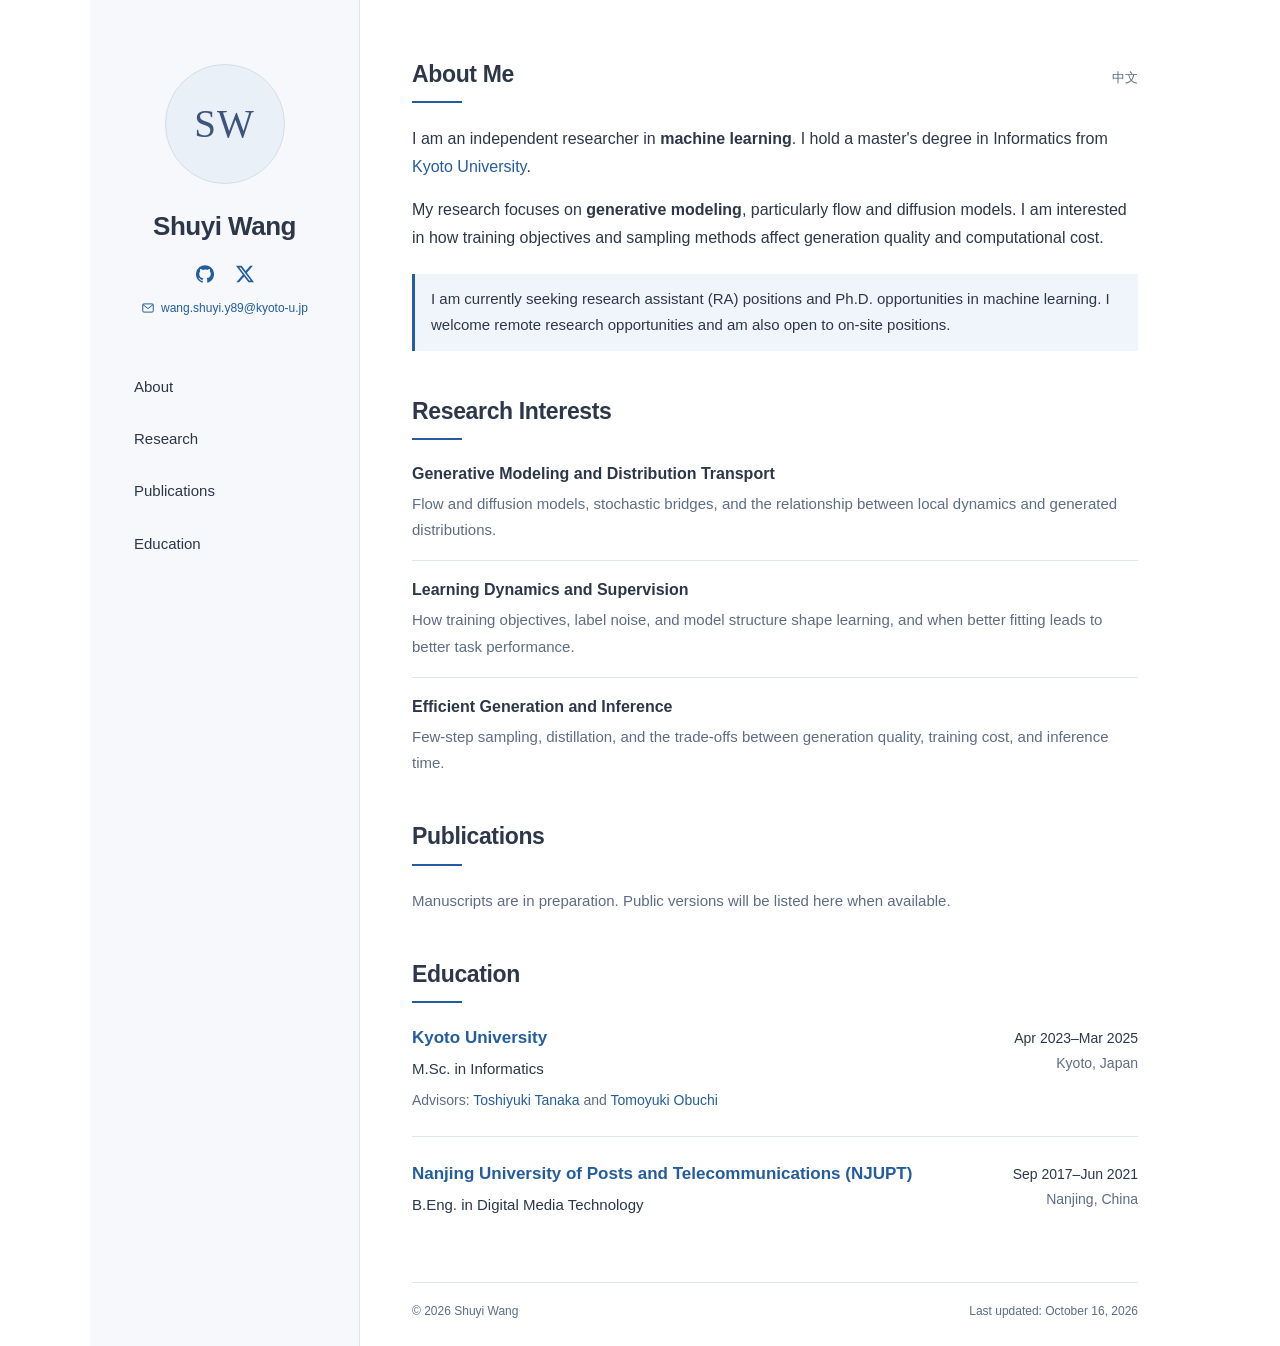
==== index.html @ d986edfd "Group contact links and move language switch" ====
<!doctype html>
<html lang="en">
<head>
  <meta charset="utf-8">
  <meta name="viewport" content="width=device-width, initial-scale=1">
  <meta name="description" content="Shuyi Wang is an independent machine learning researcher studying generative modeling, learning dynamics, and efficient inference. Current work focuses on finite-step generation and stochastic bridges.">
  <meta name="theme-color" content="#f6f8fb">
  <title>Shuyi Wang — Academic Homepage</title>
  <link rel="canonical" href="https://yomikoooo.github.io/">
  <link rel="alternate" hreflang="en" href="https://yomikoooo.github.io/">
  <link rel="alternate" hreflang="zh-Hans" href="https://yomikoooo.github.io/zh/">
  <link rel="alternate" hreflang="x-default" href="https://yomikoooo.github.io/">
  <link rel="icon" href="favicon.svg" type="image/svg+xml">
  <link rel="stylesheet" href="style.css">
</head>
<body>
  <a class="skip-link" href="#main">Skip to content</a>
  <div class="layout">
    <aside class="sidebar" aria-label="Profile and navigation">
      <div class="profile">
        <div class="monogram" aria-hidden="true">SW</div>
        <h1>Shuyi Wang</h1>
        <div class="profile-links">
          <a class="social-icon" href="https://github.com/Yomikoooo" aria-label="GitHub: Yomikoooo" title="GitHub: Yomikoooo">
            <svg viewBox="0 0 24 24" aria-hidden="true" focusable="false"><path d="M12 .297a12 12 0 0 0-3.793 23.385c.6.111.82-.258.82-.577v-2.234c-3.338.726-4.043-1.416-4.043-1.416-.546-1.387-1.333-1.756-1.333-1.756-1.09-.745.083-.729.083-.729 1.205.084 1.839 1.237 1.839 1.237 1.07 1.834 2.809 1.304 3.495.997.108-.775.418-1.305.762-1.605-2.665-.305-5.467-1.334-5.467-5.931 0-1.31.469-2.381 1.236-3.221-.124-.303-.536-1.524.117-3.176 0 0 1.008-.322 3.301 1.23A11.52 11.52 0 0 1 12 6.097c1.02.005 2.047.138 3.006.404 2.291-1.552 3.297-1.23 3.297-1.23.655 1.652.243 2.873.119 3.176.77.84 1.235 1.911 1.235 3.221 0 4.609-2.807 5.624-5.48 5.921.43.372.823 1.102.823 2.222v3.293c0 .319.216.694.825.576A12 12 0 0 0 12 .297Z"/></svg>
          </a>
          <a class="social-icon" href="https://x.com/yzr990220" aria-label="X: @yzr990220" title="@yzr990220">
            <svg viewBox="0 0 24 24" aria-hidden="true" focusable="false"><path d="M18.901 1.153h3.68l-8.04 9.19L24 22.846h-7.406l-5.8-7.584-6.64 7.584H.47l8.6-9.835L0 1.154h7.594l5.243 6.932Zm-1.29 19.49h2.039L6.487 3.24H4.3Z"/></svg>
          </a>
          <a class="contact-email" href="mailto:wang.shuyi.y89@kyoto-u.jp">
            <svg viewBox="0 0 24 24" aria-hidden="true" focusable="false"><rect x="3" y="5" width="18" height="14" rx="2"/><path d="m3 6 9 7 9-7"/></svg>
            <span>wang.shuyi.y89@kyoto-u.jp</span>
          </a>
        </div>
      </div>
      <nav aria-label="Main navigation">
        <a href="#about">About</a>
        <a href="#research">Research</a>
        <a href="#publications">Publications</a>
        <a href="#education">Education</a>
      </nav>
    </aside>

    <main id="main">
      <section id="about" aria-labelledby="about-title">
        <div class="section-header">
          <h2 id="about-title">About Me</h2>
          <a class="language-switch" href="zh/" lang="zh-Hans" hreflang="zh-Hans">中文</a>
        </div>
        <p>I am an independent researcher in <strong>machine learning</strong>. I hold a master's degree in Informatics from <a href="https://www.kyoto-u.ac.jp/en">Kyoto University</a>.</p>
        <p>My research focuses on <strong>generative modeling</strong>, particularly flow and diffusion models. I am interested in how training objectives and sampling methods affect generation quality and computational cost.</p>
        <p class="opportunities">I am currently seeking research assistant (RA) positions and Ph.D. opportunities in machine learning. I welcome remote research opportunities and am also open to on-site positions.</p>
      </section>

      <section id="research" aria-labelledby="research-title">
        <h2 id="research-title">Research Interests</h2>
        <div class="research-list">
          <article>
            <h3>Generative Modeling and Distribution Transport</h3>
            <p>Flow and diffusion models, stochastic bridges, and the relationship between local dynamics and generated distributions.</p>
          </article>
          <article>
            <h3>Learning Dynamics and Supervision</h3>
            <p>How training objectives, label noise, and model structure shape learning, and when better fitting leads to better task performance.</p>
          </article>
          <article>
            <h3>Efficient Generation and Inference</h3>
            <p>Few-step sampling, distillation, and the trade-offs between generation quality, training cost, and inference time.</p>
          </article>
        </div>
      </section>

      <section id="publications" aria-labelledby="publications-title">
        <h2 id="publications-title">Publications</h2>
        <p class="section-note">Manuscripts are in preparation. Public versions will be listed here when available.</p>
      </section>

      <section id="education" aria-labelledby="education-title">
        <h2 id="education-title">Education</h2>
        <div class="education-entry">
          <div>
            <h3><a href="https://www.kyoto-u.ac.jp/en">Kyoto University</a></h3>
            <p>M.Sc. in Informatics</p>
            <p class="advisors">Advisors: <a href="https://www-adsys.sys.i.kyoto-u.ac.jp/tt/Tanaka-e.html">Toshiyuki Tanaka</a> and <a href="https://kdb.iimc.kyoto-u.ac.jp/profile/en.bc76166c8b6e3497.html">Tomoyuki Obuchi</a></p>
          </div>
          <div class="education-meta">
            <span class="dates">Apr 2023–Mar 2025</span>
            <span class="location">Kyoto, Japan</span>
          </div>
        </div>
        <div class="education-entry">
          <div>
            <h3><a href="https://www.njupt.edu.cn/">Nanjing University of Posts and Telecommunications (NJUPT)</a></h3>
            <p>B.Eng. in Digital Media Technology</p>
          </div>
          <div class="education-meta">
            <span class="dates">Sep 2017–Jun 2021</span>
            <span class="location">Nanjing, China</span>
          </div>
        </div>
      </section>

      <footer>
        <span>© 2026 Shuyi Wang</span>
        <span>Last updated: <time datetime="2026-10-16">October 16, 2026</time></span>
      </footer>
    </main>
  </div>
</body>
</html>
---- style.css ----
:root {
  color-scheme: light;
  --text: #2c3749;
  --muted: #5d6d85;
  --blue: #235d9f;
  --border: #dfe6ef;
  --sidebar: #f6f8fb;
}
* { box-sizing: border-box; }
html { scroll-behavior: smooth; scroll-padding-top: 28px; }
body {
  margin: 0;
  background: #fff;
  color: var(--text);
  font-family: -apple-system, BlinkMacSystemFont, "Segoe UI", Roboto, "Helvetica Neue", Arial, sans-serif;
  font-size: 16px;
  line-height: 1.75;
  -webkit-font-smoothing: antialiased;
}
a { color: var(--blue); text-underline-offset: 4px; }
a:hover { text-decoration: underline; }
a:focus-visible { outline: 2px solid var(--blue); outline-offset: 5px; border-radius: 2px; }
.skip-link {
  position: fixed; top: -80px; left: 16px; z-index: 10;
  padding: 8px 16px; background: #fff; border: 2px solid var(--blue);
}
.skip-link:focus { top: 16px; }
.layout { display: grid; grid-template-columns: 270px minmax(0, 1fr); max-width: 1100px; min-height: 100vh; margin: 0 auto; }
.sidebar { background: var(--sidebar); border-right: 1px solid var(--border); padding: 64px 32px; }
.profile { text-align: center; }
.monogram {
  display: flex; align-items: center; justify-content: center;
  width: 120px; height: 120px; margin: 0 auto 26px;
  border: 1px solid #d3ddec; border-radius: 50%;
  background: #eaf0f8; color: #3b557b;
  font-family: Georgia, "Times New Roman", serif; font-size: 39px; letter-spacing: 1px;
}
h1 { margin: 0 0 9px; font-size: 26px; line-height: 1.3; letter-spacing: -.5px; }
.profile-links { display: flex; align-items: center; justify-content: center; flex-wrap: wrap; gap: 8px; margin-top: 14px; font-size: 14px; }
.profile-links a { text-decoration: none; }
.profile-links a:hover { text-decoration: underline; }
.profile-links .social-icon { display: inline-flex; align-items: center; justify-content: center; width: 32px; height: 32px; border-radius: 50%; }
.profile-links .social-icon:hover { background: #eaf0f8; }
.social-icon svg { width: 18px; height: 18px; fill: currentColor; }
.profile-links .contact-email { display: flex; align-items: center; justify-content: center; gap: 6px; flex-basis: 100%; min-width: 0; font-size: 12px; }
.contact-email svg { flex-shrink: 0; width: 14px; height: 14px; fill: none; stroke: currentColor; stroke-width: 1.7; }
.contact-email span { min-width: 0; overflow-wrap: anywhere; }
nav { display: flex; flex-direction: column; gap: 8px; margin-top: 46px; }
nav a { display: block; padding: 9px 12px; color: var(--text); font-size: 15px; text-decoration: none; border-radius: 5px; }
nav a:hover { background: #eaf0f8; color: var(--blue); text-decoration: none; }
main { min-width: 0; padding: 58px 52px 24px; }
.section-header { display: flex; align-items: baseline; justify-content: space-between; gap: 16px; }
.language-switch { flex-shrink: 0; font-size: 13px; color: var(--muted); }
section + section { margin-top: 44px; }
h2 { margin: 0 0 22px; font-size: 23px; line-height: 1.4; letter-spacing: -.35px; }
h2::after { content: ""; display: block; width: 50px; height: 2px; margin-top: 11px; background: var(--blue); }
p { margin: 0 0 15px; }
strong { font-weight: 600; }
.opportunities { margin-top: 22px; padding: 12px 16px; border-left: 3px solid var(--blue); background: #f0f5fb; font-size: 15px; }
main a { text-decoration: none; }
h3 { margin: 0 0 5px; font-size: 16px; font-weight: 600; line-height: 1.5; }
.research-list article { padding: 17px 0; border-bottom: 1px solid var(--border); }
.research-list article:first-child { padding-top: 0; }
.research-list article:last-child { padding-bottom: 0; border-bottom: 0; }
.research-list p { margin: 0; font-size: 15px; color: var(--muted); }
.section-note { font-size: 15px; color: var(--muted); }
.education-entry { display: flex; justify-content: space-between; align-items: baseline; gap: 18px; }
.education-entry + .education-entry { margin-top: 24px; padding-top: 24px; border-top: 1px solid var(--border); }
.education-entry h3 { font-size: 17px; }
.education-entry p { margin: 0; font-size: 15px; }
.education-entry .advisors { margin-top: 6px; font-size: 14px; color: var(--muted); }
.education-meta { display: flex; flex-direction: column; flex-shrink: 0; text-align: right; }
.dates { font-size: 14px; }
.location { flex-shrink: 0; color: var(--muted); font-size: 14px; }
footer { display: flex; flex-wrap: wrap; justify-content: space-between; gap: 8px 24px; margin-top: 64px; padding-top: 18px; border-top: 1px solid var(--border); font-size: 12px; color: var(--muted); }
@media (max-width: 800px) {
  .layout { grid-template-columns: 220px minmax(0, 1fr); }
  .sidebar { padding: 48px 20px; }
  main { padding: 46px 30px 24px; }
  h1 { font-size: 24px; }
  .education-entry { flex-direction: column; gap: 5px; }
  .education-meta { text-align: left; }
}
@media (max-width: 600px) {
  html { scroll-padding-top: 16px; }
  .layout { display: block; }
  .sidebar { padding: 32px 24px 19px; border-right: 0; border-bottom: 1px solid var(--border); }
  .monogram { width: 76px; height: 76px; margin-bottom: 15px; font-size: 28px; }
  h1 { font-size: 25px; }
  nav { flex-direction: row; flex-wrap: wrap; justify-content: center; gap: 8px; margin-top: 21px; }
  nav a { padding: 7px 12px; font-size: 14px; }
  main { padding: 32px 24px 20px; }
  h2 { font-size: 22px; }
  section + section { margin-top: 36px; }
  footer { margin-top: 44px; }
}
@media (prefers-reduced-motion: reduce) {
  html { scroll-behavior: auto; }
}
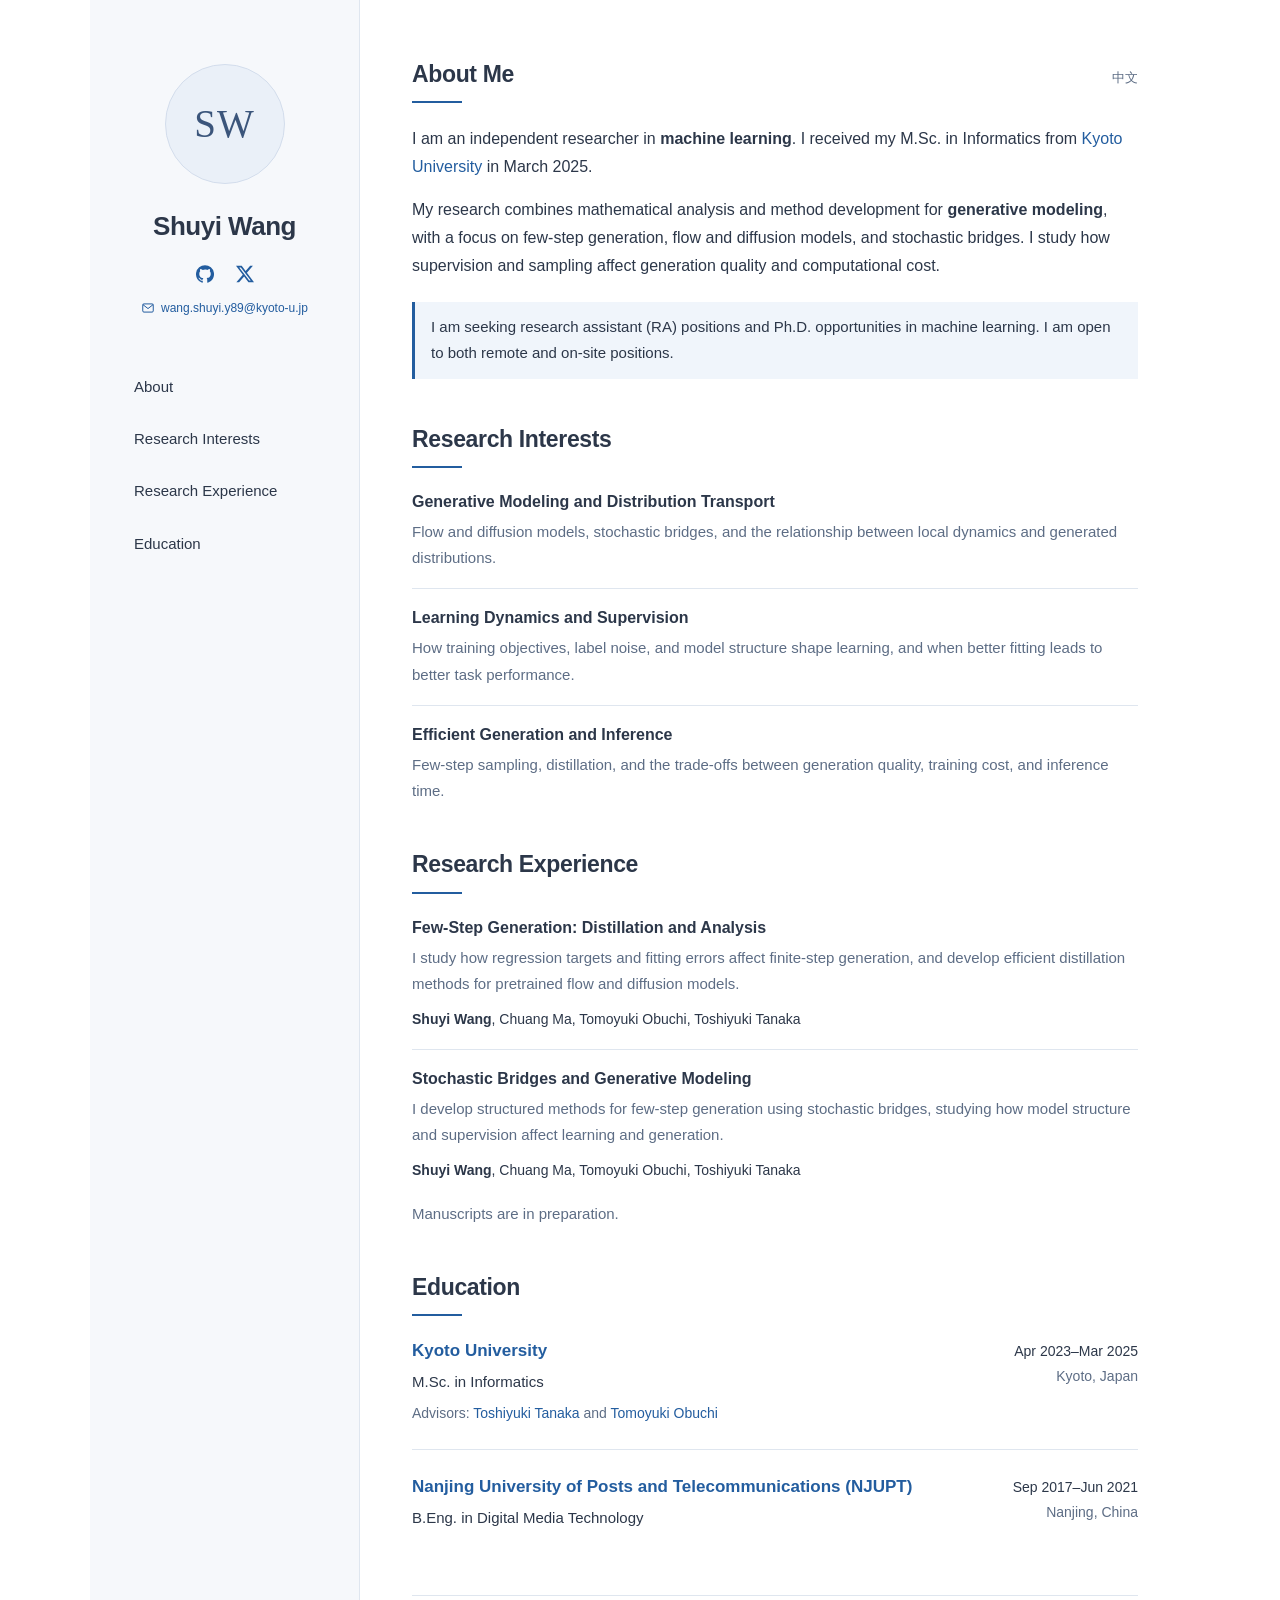
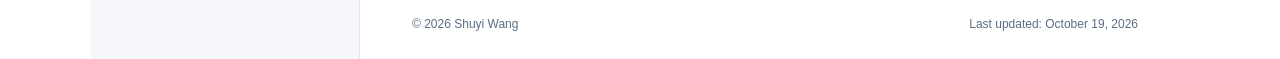
==== commit c3e992c8: "Update research experience and public homepage content" ====
--- a/index.html
+++ b/index.html
@@ -3,7 +3,7 @@
 <head>
   <meta charset="utf-8">
   <meta name="viewport" content="width=device-width, initial-scale=1">
-  <meta name="description" content="Shuyi Wang is an independent machine learning researcher studying generative modeling, learning dynamics, and efficient inference. Current work focuses on finite-step generation and stochastic bridges.">
+  <meta name="description" content="Shuyi Wang is an independent machine learning researcher and a Kyoto University M.Sc. graduate. Research interests include generative modeling, few-step generation, distillation, and stochastic bridges.">
   <meta name="theme-color" content="#f6f8fb">
   <title>Shuyi Wang — Academic Homepage</title>
   <link rel="canonical" href="https://yomikoooo.github.io/">
@@ -35,8 +35,8 @@
       </div>
       <nav aria-label="Main navigation">
         <a href="#about">About</a>
-        <a href="#research">Research</a>
-        <a href="#publications">Publications</a>
+        <a href="#research">Research Interests</a>
+        <a href="#experience">Research Experience</a>
         <a href="#education">Education</a>
       </nav>
     </aside>
@@ -47,9 +47,9 @@
           <h2 id="about-title">About Me</h2>
           <a class="language-switch" href="zh/" lang="zh-Hans" hreflang="zh-Hans">中文</a>
         </div>
-        <p>I am an independent researcher in <strong>machine learning</strong>. I hold a master's degree in Informatics from <a href="https://www.kyoto-u.ac.jp/en">Kyoto University</a>.</p>
-        <p>My research focuses on <strong>generative modeling</strong>, particularly flow and diffusion models. I am interested in how training objectives and sampling methods affect generation quality and computational cost.</p>
-        <p class="opportunities">I am currently seeking research assistant (RA) positions and Ph.D. opportunities in machine learning. I welcome remote research opportunities and am also open to on-site positions.</p>
+        <p>I am an independent researcher in <strong>machine learning</strong>. I received my M.Sc. in Informatics from <a href="https://www.kyoto-u.ac.jp/en">Kyoto University</a> in March 2025.</p>
+        <p>My research combines mathematical analysis and method development for <strong>generative modeling</strong>, with a focus on few-step generation, flow and diffusion models, and stochastic bridges. I study how supervision and sampling affect generation quality and computational cost.</p>
+        <p class="opportunities">I am seeking research assistant (RA) positions and Ph.D. opportunities in machine learning. I am open to both remote and on-site positions.</p>
       </section>
 
       <section id="research" aria-labelledby="research-title">
@@ -70,9 +70,21 @@
         </div>
       </section>
 
-      <section id="publications" aria-labelledby="publications-title">
-        <h2 id="publications-title">Publications</h2>
-        <p class="section-note">Manuscripts are in preparation. Public versions will be listed here when available.</p>
+      <section id="experience" aria-labelledby="experience-title">
+        <h2 id="experience-title">Research Experience</h2>
+        <div class="research-list">
+          <article>
+            <h3>Few-Step Generation: Distillation and Analysis</h3>
+            <p>I study how regression targets and fitting errors affect finite-step generation, and develop efficient distillation methods for pretrained flow and diffusion models.</p>
+            <p class="project-meta"><strong>Shuyi Wang</strong>, Chuang Ma, Tomoyuki Obuchi, Toshiyuki Tanaka</p>
+          </article>
+          <article>
+            <h3>Stochastic Bridges and Generative Modeling</h3>
+            <p>I develop structured methods for few-step generation using stochastic bridges, studying how model structure and supervision affect learning and generation.</p>
+            <p class="project-meta"><strong>Shuyi Wang</strong>, Chuang Ma, Tomoyuki Obuchi, Toshiyuki Tanaka</p>
+          </article>
+        </div>
+        <p class="section-note">Manuscripts are in preparation.</p>
       </section>
 
       <section id="education" aria-labelledby="education-title">
@@ -102,7 +114,7 @@
 
       <footer>
         <span>© 2026 Shuyi Wang</span>
-        <span>Last updated: <time datetime="2026-10-16">October 16, 2026</time></span>
+        <span>Last updated: <time datetime="2026-10-19">October 19, 2026</time></span>
       </footer>
     </main>
   </div>
--- a/style.css
+++ b/style.css
@@ -63,6 +63,8 @@
 .research-list article:first-child { padding-top: 0; }
 .research-list article:last-child { padding-bottom: 0; border-bottom: 0; }
 .research-list p { margin: 0; font-size: 15px; color: var(--muted); }
+.research-list .project-meta { margin-top: 10px; font-size: 14px; color: var(--text); }
+.research-list + .section-note { margin-top: 18px; }
 .section-note { font-size: 15px; color: var(--muted); }
 .education-entry { display: flex; justify-content: space-between; align-items: baseline; gap: 18px; }
 .education-entry + .education-entry { margin-top: 24px; padding-top: 24px; border-top: 1px solid var(--border); }
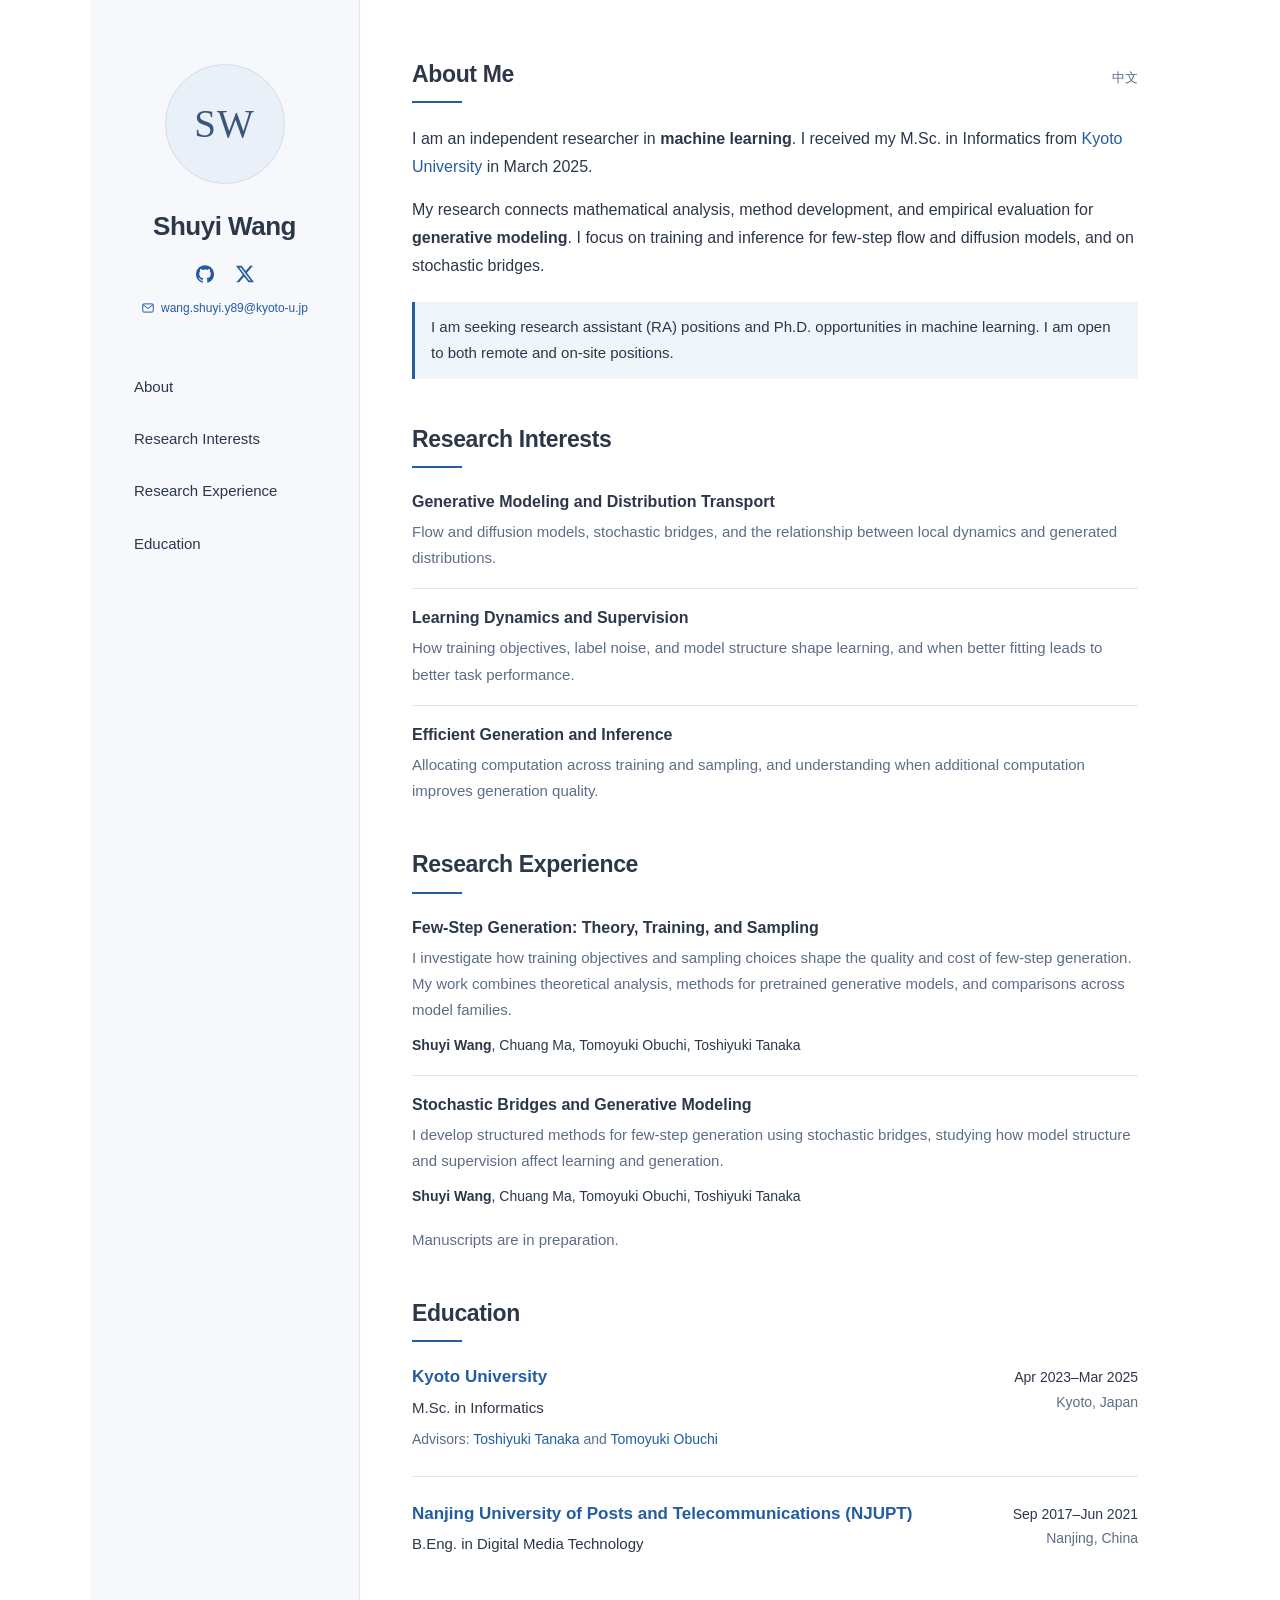
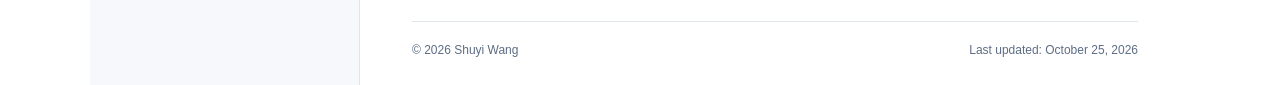
==== commit 49a4e009: "Update research overview for training and sampling" ====
--- a/index.html
+++ b/index.html
@@ -3,7 +3,7 @@
 <head>
   <meta charset="utf-8">
   <meta name="viewport" content="width=device-width, initial-scale=1">
-  <meta name="description" content="Shuyi Wang is an independent machine learning researcher and a Kyoto University M.Sc. graduate. Research interests include generative modeling, few-step generation, distillation, and stochastic bridges.">
+  <meta name="description" content="Shuyi Wang is an independent machine learning researcher and a Kyoto University M.Sc. graduate, studying generative modeling, efficient training and inference, and stochastic bridges.">
   <meta name="theme-color" content="#f6f8fb">
   <title>Shuyi Wang — Academic Homepage</title>
   <link rel="canonical" href="https://yomikoooo.github.io/">
@@ -48,7 +48,7 @@
           <a class="language-switch" href="zh/" lang="zh-Hans" hreflang="zh-Hans">中文</a>
         </div>
         <p>I am an independent researcher in <strong>machine learning</strong>. I received my M.Sc. in Informatics from <a href="https://www.kyoto-u.ac.jp/en">Kyoto University</a> in March 2025.</p>
-        <p>My research combines mathematical analysis and method development for <strong>generative modeling</strong>, with a focus on few-step generation, flow and diffusion models, and stochastic bridges. I study how supervision and sampling affect generation quality and computational cost.</p>
+        <p>My research connects mathematical analysis, method development, and empirical evaluation for <strong>generative modeling</strong>. I focus on training and inference for few-step flow and diffusion models, and on stochastic bridges.</p>
         <p class="opportunities">I am seeking research assistant (RA) positions and Ph.D. opportunities in machine learning. I am open to both remote and on-site positions.</p>
       </section>
 
@@ -65,7 +65,7 @@
           </article>
           <article>
             <h3>Efficient Generation and Inference</h3>
-            <p>Few-step sampling, distillation, and the trade-offs between generation quality, training cost, and inference time.</p>
+            <p>Allocating computation across training and sampling, and understanding when additional computation improves generation quality.</p>
           </article>
         </div>
       </section>
@@ -74,8 +74,8 @@
         <h2 id="experience-title">Research Experience</h2>
         <div class="research-list">
           <article>
-            <h3>Few-Step Generation: Distillation and Analysis</h3>
-            <p>I study how regression targets and fitting errors affect finite-step generation, and develop efficient distillation methods for pretrained flow and diffusion models.</p>
+            <h3>Few-Step Generation: Theory, Training, and Sampling</h3>
+            <p>I investigate how training objectives and sampling choices shape the quality and cost of few-step generation. My work combines theoretical analysis, methods for pretrained generative models, and comparisons across model families.</p>
             <p class="project-meta"><strong>Shuyi Wang</strong>, Chuang Ma, Tomoyuki Obuchi, Toshiyuki Tanaka</p>
           </article>
           <article>
@@ -114,7 +114,7 @@
 
       <footer>
         <span>© 2026 Shuyi Wang</span>
-        <span>Last updated: <time datetime="2026-10-19">October 19, 2026</time></span>
+        <span>Last updated: <time datetime="2026-10-25">October 25, 2026</time></span>
       </footer>
     </main>
   </div>
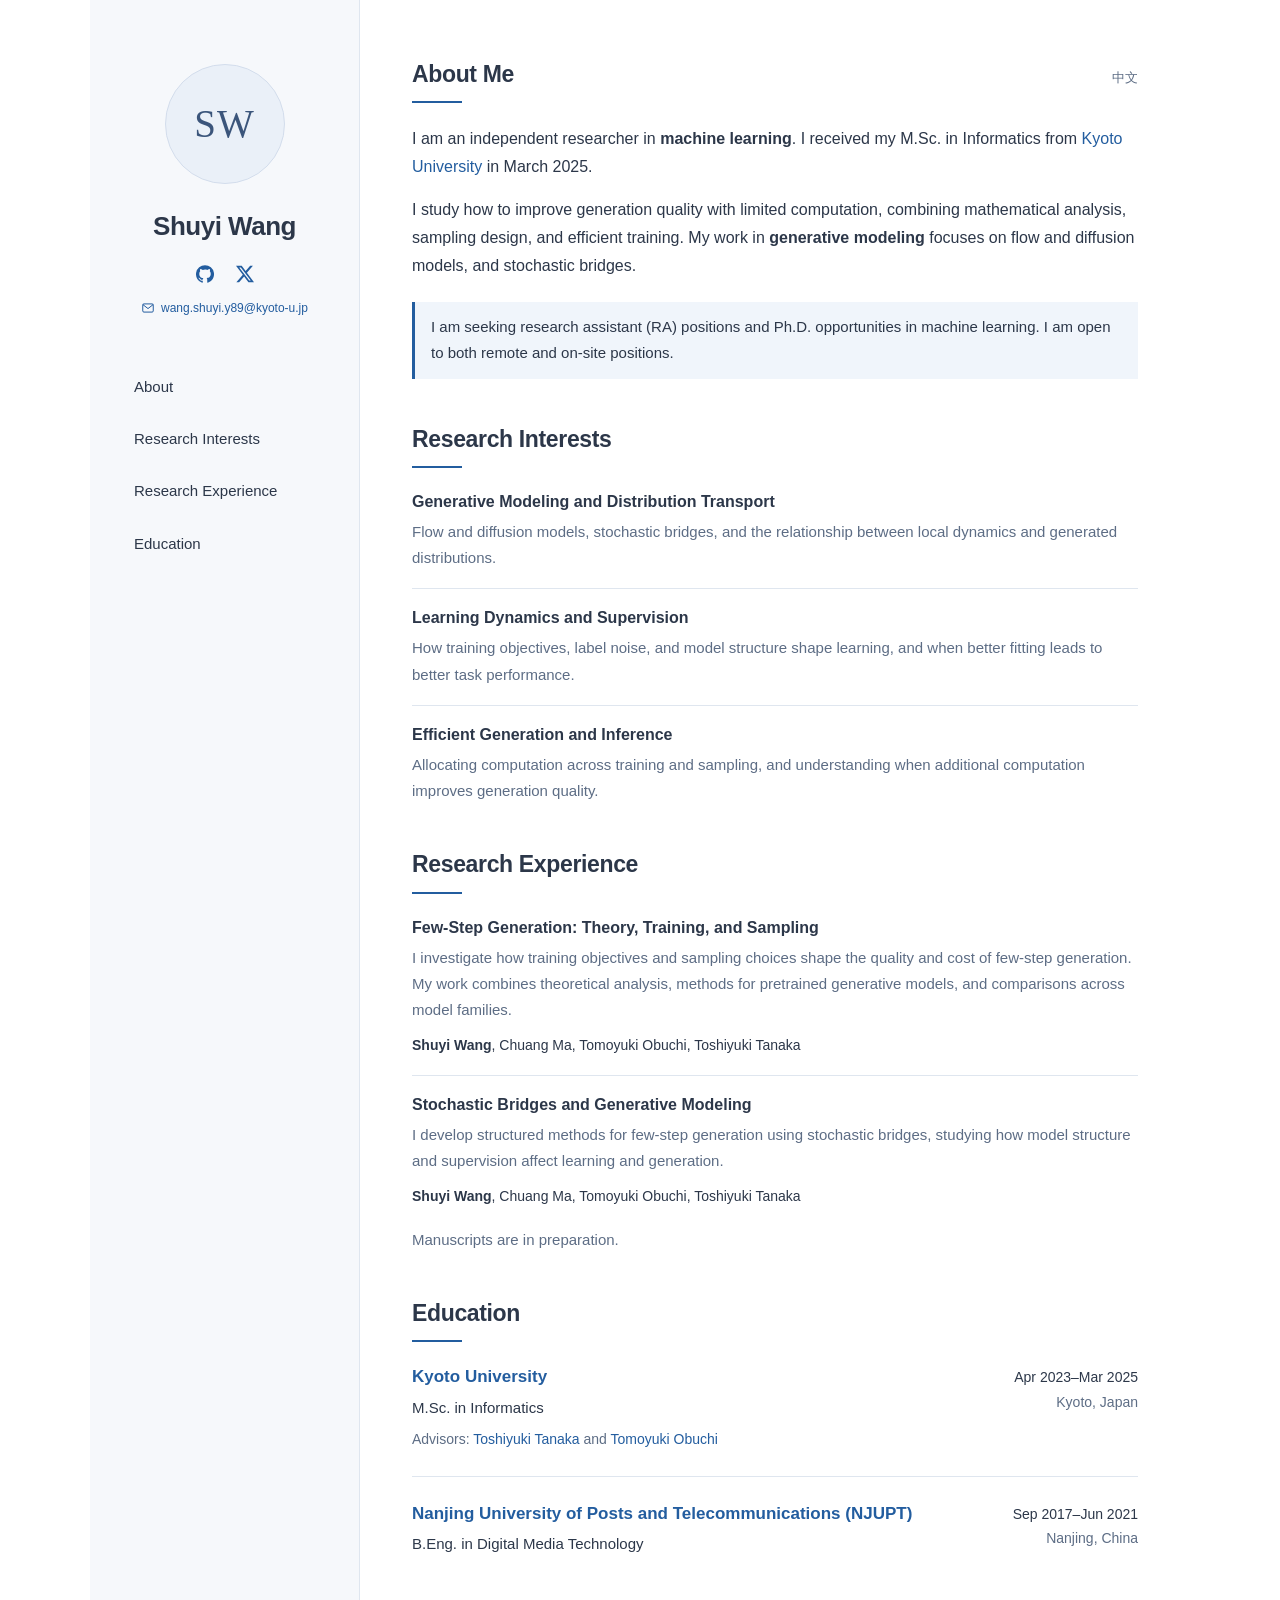
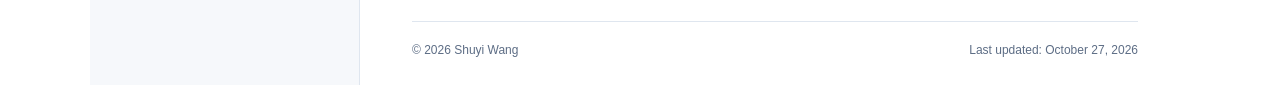
==== commit e4a873e8: "Refine research focus on generation quality and computation" ====
--- a/index.html
+++ b/index.html
@@ -48,7 +48,7 @@
           <a class="language-switch" href="zh/" lang="zh-Hans" hreflang="zh-Hans">中文</a>
         </div>
         <p>I am an independent researcher in <strong>machine learning</strong>. I received my M.Sc. in Informatics from <a href="https://www.kyoto-u.ac.jp/en">Kyoto University</a> in March 2025.</p>
-        <p>My research connects mathematical analysis, method development, and empirical evaluation for <strong>generative modeling</strong>. I focus on training and inference for few-step flow and diffusion models, and on stochastic bridges.</p>
+        <p>I study how to improve generation quality with limited computation, combining mathematical analysis, sampling design, and efficient training. My work in <strong>generative modeling</strong> focuses on flow and diffusion models, and stochastic bridges.</p>
         <p class="opportunities">I am seeking research assistant (RA) positions and Ph.D. opportunities in machine learning. I am open to both remote and on-site positions.</p>
       </section>
 
@@ -114,7 +114,7 @@
 
       <footer>
         <span>© 2026 Shuyi Wang</span>
-        <span>Last updated: <time datetime="2026-10-25">October 25, 2026</time></span>
+        <span>Last updated: <time datetime="2026-10-27">October 27, 2026</time></span>
       </footer>
     </main>
   </div>
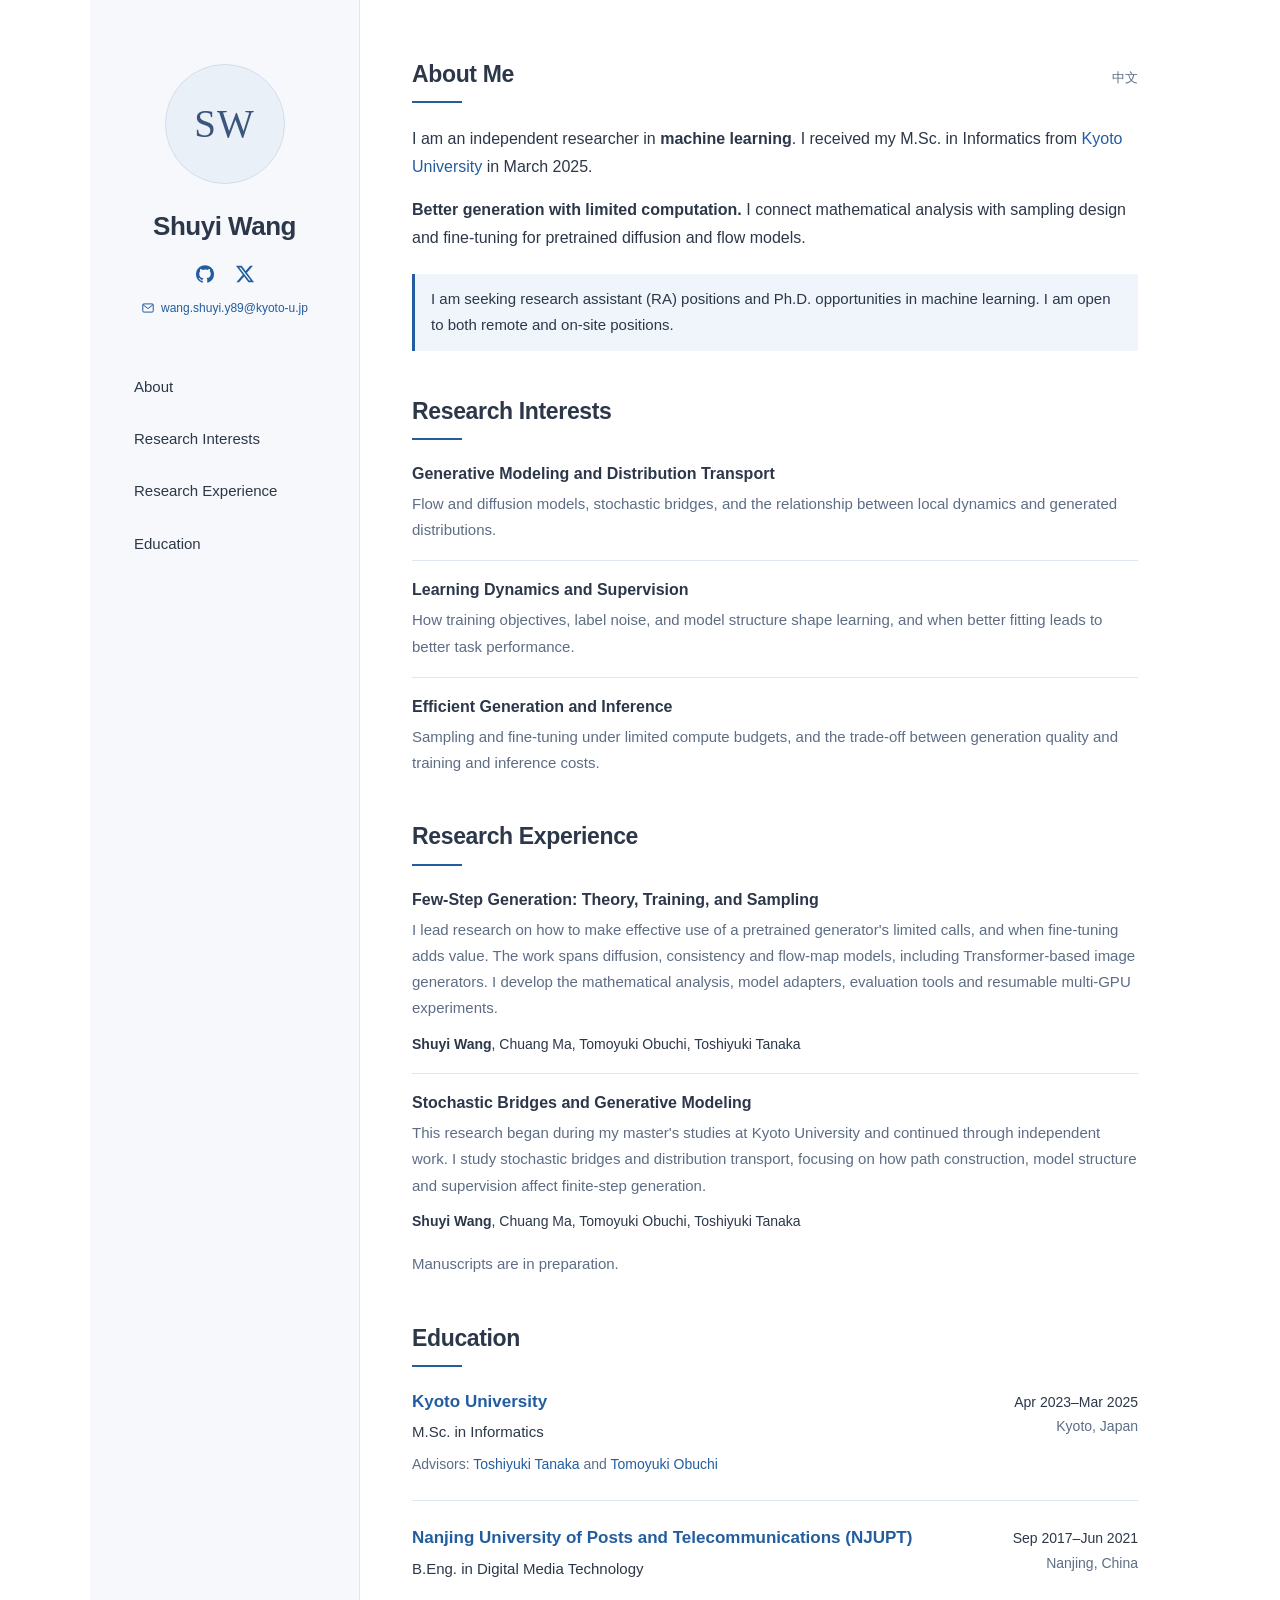
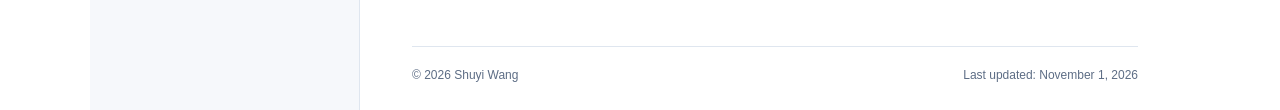
==== commit a194dcb7: "Update bilingual research overview and experience" ====
--- a/index.html
+++ b/index.html
@@ -3,7 +3,7 @@
 <head>
   <meta charset="utf-8">
   <meta name="viewport" content="width=device-width, initial-scale=1">
-  <meta name="description" content="Shuyi Wang is an independent machine learning researcher and a Kyoto University M.Sc. graduate, studying generative modeling, efficient training and inference, and stochastic bridges.">
+  <meta name="description" content="Shuyi Wang is an independent machine learning researcher and a Kyoto University M.Sc. graduate, studying generation quality under limited computation through mathematical analysis, sampling and fine-tuning.">
   <meta name="theme-color" content="#f6f8fb">
   <title>Shuyi Wang — Academic Homepage</title>
   <link rel="canonical" href="https://yomikoooo.github.io/">
@@ -48,7 +48,7 @@
           <a class="language-switch" href="zh/" lang="zh-Hans" hreflang="zh-Hans">中文</a>
         </div>
         <p>I am an independent researcher in <strong>machine learning</strong>. I received my M.Sc. in Informatics from <a href="https://www.kyoto-u.ac.jp/en">Kyoto University</a> in March 2025.</p>
-        <p>I study how to improve generation quality with limited computation, combining mathematical analysis, sampling design, and efficient training. My work in <strong>generative modeling</strong> focuses on flow and diffusion models, and stochastic bridges.</p>
+        <p><strong>Better generation with limited computation.</strong> I connect mathematical analysis with sampling design and fine-tuning for pretrained diffusion and flow models.</p>
         <p class="opportunities">I am seeking research assistant (RA) positions and Ph.D. opportunities in machine learning. I am open to both remote and on-site positions.</p>
       </section>
 
@@ -65,7 +65,7 @@
           </article>
           <article>
             <h3>Efficient Generation and Inference</h3>
-            <p>Allocating computation across training and sampling, and understanding when additional computation improves generation quality.</p>
+            <p>Sampling and fine-tuning under limited compute budgets, and the trade-off between generation quality and training and inference costs.</p>
           </article>
         </div>
       </section>
@@ -75,12 +75,12 @@
         <div class="research-list">
           <article>
             <h3>Few-Step Generation: Theory, Training, and Sampling</h3>
-            <p>I investigate how training objectives and sampling choices shape the quality and cost of few-step generation. My work combines theoretical analysis, methods for pretrained generative models, and comparisons across model families.</p>
+            <p>I lead research on how to make effective use of a pretrained generator's limited calls, and when fine-tuning adds value. The work spans diffusion, consistency and flow-map models, including Transformer-based image generators. I develop the mathematical analysis, model adapters, evaluation tools and resumable multi-GPU experiments.</p>
             <p class="project-meta"><strong>Shuyi Wang</strong>, Chuang Ma, Tomoyuki Obuchi, Toshiyuki Tanaka</p>
           </article>
           <article>
             <h3>Stochastic Bridges and Generative Modeling</h3>
-            <p>I develop structured methods for few-step generation using stochastic bridges, studying how model structure and supervision affect learning and generation.</p>
+            <p>This research began during my master's studies at Kyoto University and continued through independent work. I study stochastic bridges and distribution transport, focusing on how path construction, model structure and supervision affect finite-step generation.</p>
             <p class="project-meta"><strong>Shuyi Wang</strong>, Chuang Ma, Tomoyuki Obuchi, Toshiyuki Tanaka</p>
           </article>
         </div>
@@ -114,7 +114,7 @@
 
       <footer>
         <span>© 2026 Shuyi Wang</span>
-        <span>Last updated: <time datetime="2026-10-27">October 27, 2026</time></span>
+        <span>Last updated: <time datetime="2026-11-01">November 1, 2026</time></span>
       </footer>
     </main>
   </div>
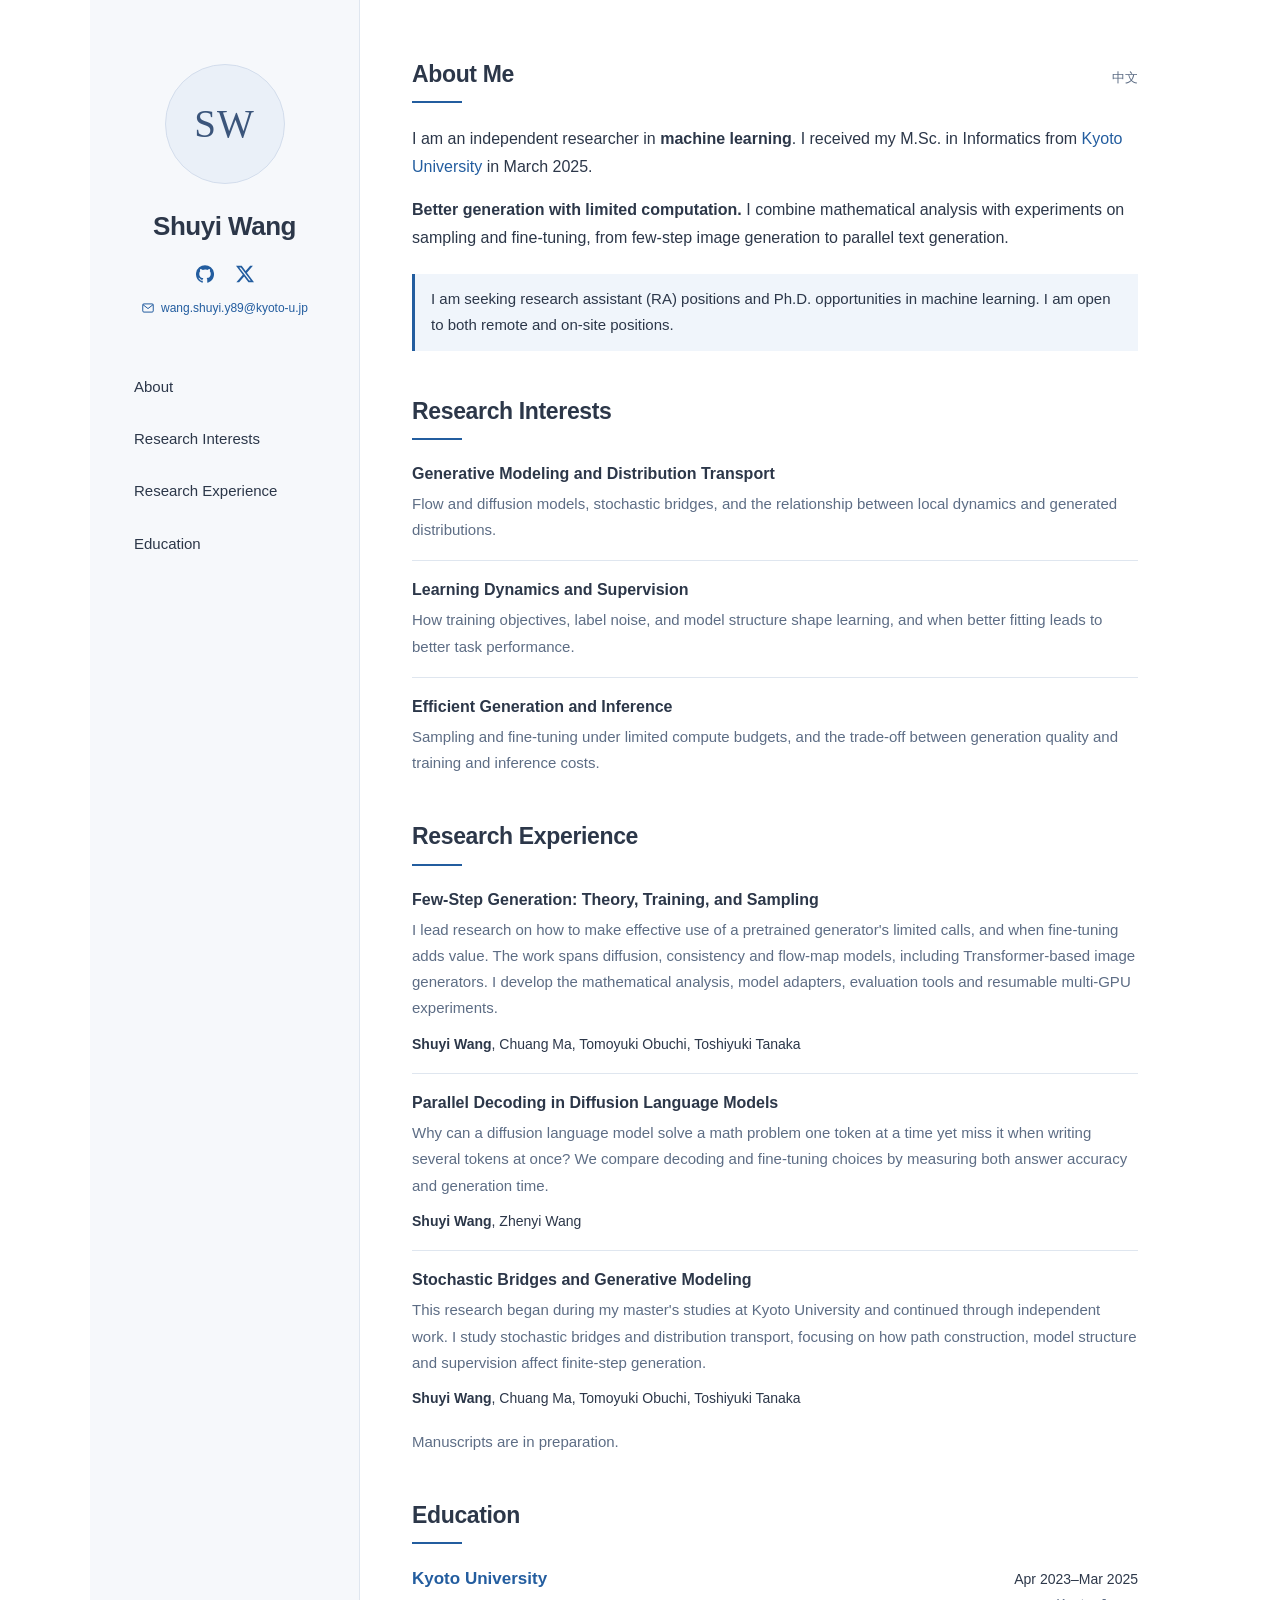
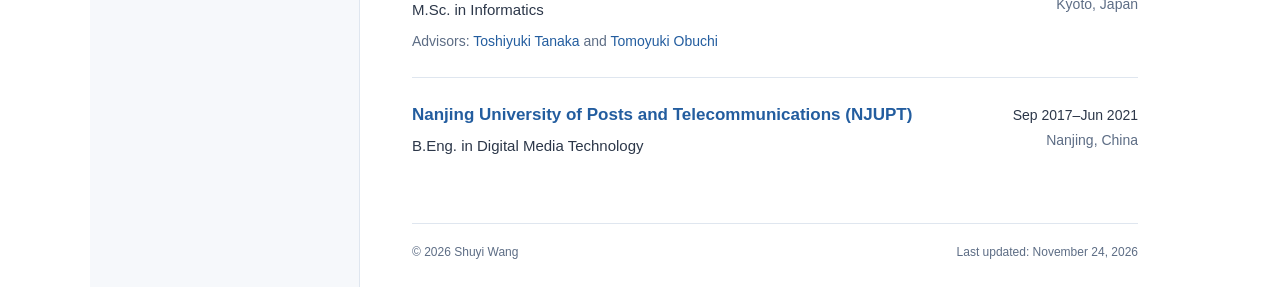
==== commit 01e6d9ba: "Add joint research on parallel decoding to the academic homepage" ====
--- a/index.html
+++ b/index.html
@@ -3,7 +3,7 @@
 <head>
   <meta charset="utf-8">
   <meta name="viewport" content="width=device-width, initial-scale=1">
-  <meta name="description" content="Shuyi Wang is an independent machine learning researcher and a Kyoto University M.Sc. graduate, studying generation quality under limited computation through mathematical analysis, sampling and fine-tuning.">
+  <meta name="description" content="Shuyi Wang studies few-step image generation and parallel decoding in diffusion language models. Independent machine learning researcher with an M.Sc. from Kyoto University.">
   <meta name="theme-color" content="#f6f8fb">
   <title>Shuyi Wang — Academic Homepage</title>
   <link rel="canonical" href="https://yomikoooo.github.io/">
@@ -48,7 +48,7 @@
           <a class="language-switch" href="zh/" lang="zh-Hans" hreflang="zh-Hans">中文</a>
         </div>
         <p>I am an independent researcher in <strong>machine learning</strong>. I received my M.Sc. in Informatics from <a href="https://www.kyoto-u.ac.jp/en">Kyoto University</a> in March 2025.</p>
-        <p><strong>Better generation with limited computation.</strong> I connect mathematical analysis with sampling design and fine-tuning for pretrained diffusion and flow models.</p>
+        <p><strong>Better generation with limited computation.</strong> I combine mathematical analysis with experiments on sampling and fine-tuning, from few-step image generation to parallel text generation.</p>
         <p class="opportunities">I am seeking research assistant (RA) positions and Ph.D. opportunities in machine learning. I am open to both remote and on-site positions.</p>
       </section>
 
@@ -77,6 +77,11 @@
             <h3>Few-Step Generation: Theory, Training, and Sampling</h3>
             <p>I lead research on how to make effective use of a pretrained generator's limited calls, and when fine-tuning adds value. The work spans diffusion, consistency and flow-map models, including Transformer-based image generators. I develop the mathematical analysis, model adapters, evaluation tools and resumable multi-GPU experiments.</p>
             <p class="project-meta"><strong>Shuyi Wang</strong>, Chuang Ma, Tomoyuki Obuchi, Toshiyuki Tanaka</p>
+          </article>
+          <article>
+            <h3>Parallel Decoding in Diffusion Language Models</h3>
+            <p>Why can a diffusion language model solve a math problem one token at a time yet miss it when writing several tokens at once? We compare decoding and fine-tuning choices by measuring both answer accuracy and generation time.</p>
+            <p class="project-meta"><strong>Shuyi Wang</strong>, Zhenyi Wang</p>
           </article>
           <article>
             <h3>Stochastic Bridges and Generative Modeling</h3>
@@ -114,7 +119,7 @@
 
       <footer>
         <span>© 2026 Shuyi Wang</span>
-        <span>Last updated: <time datetime="2026-11-01">November 1, 2026</time></span>
+        <span>Last updated: <time datetime="2026-11-24">November 24, 2026</time></span>
       </footer>
     </main>
   </div>
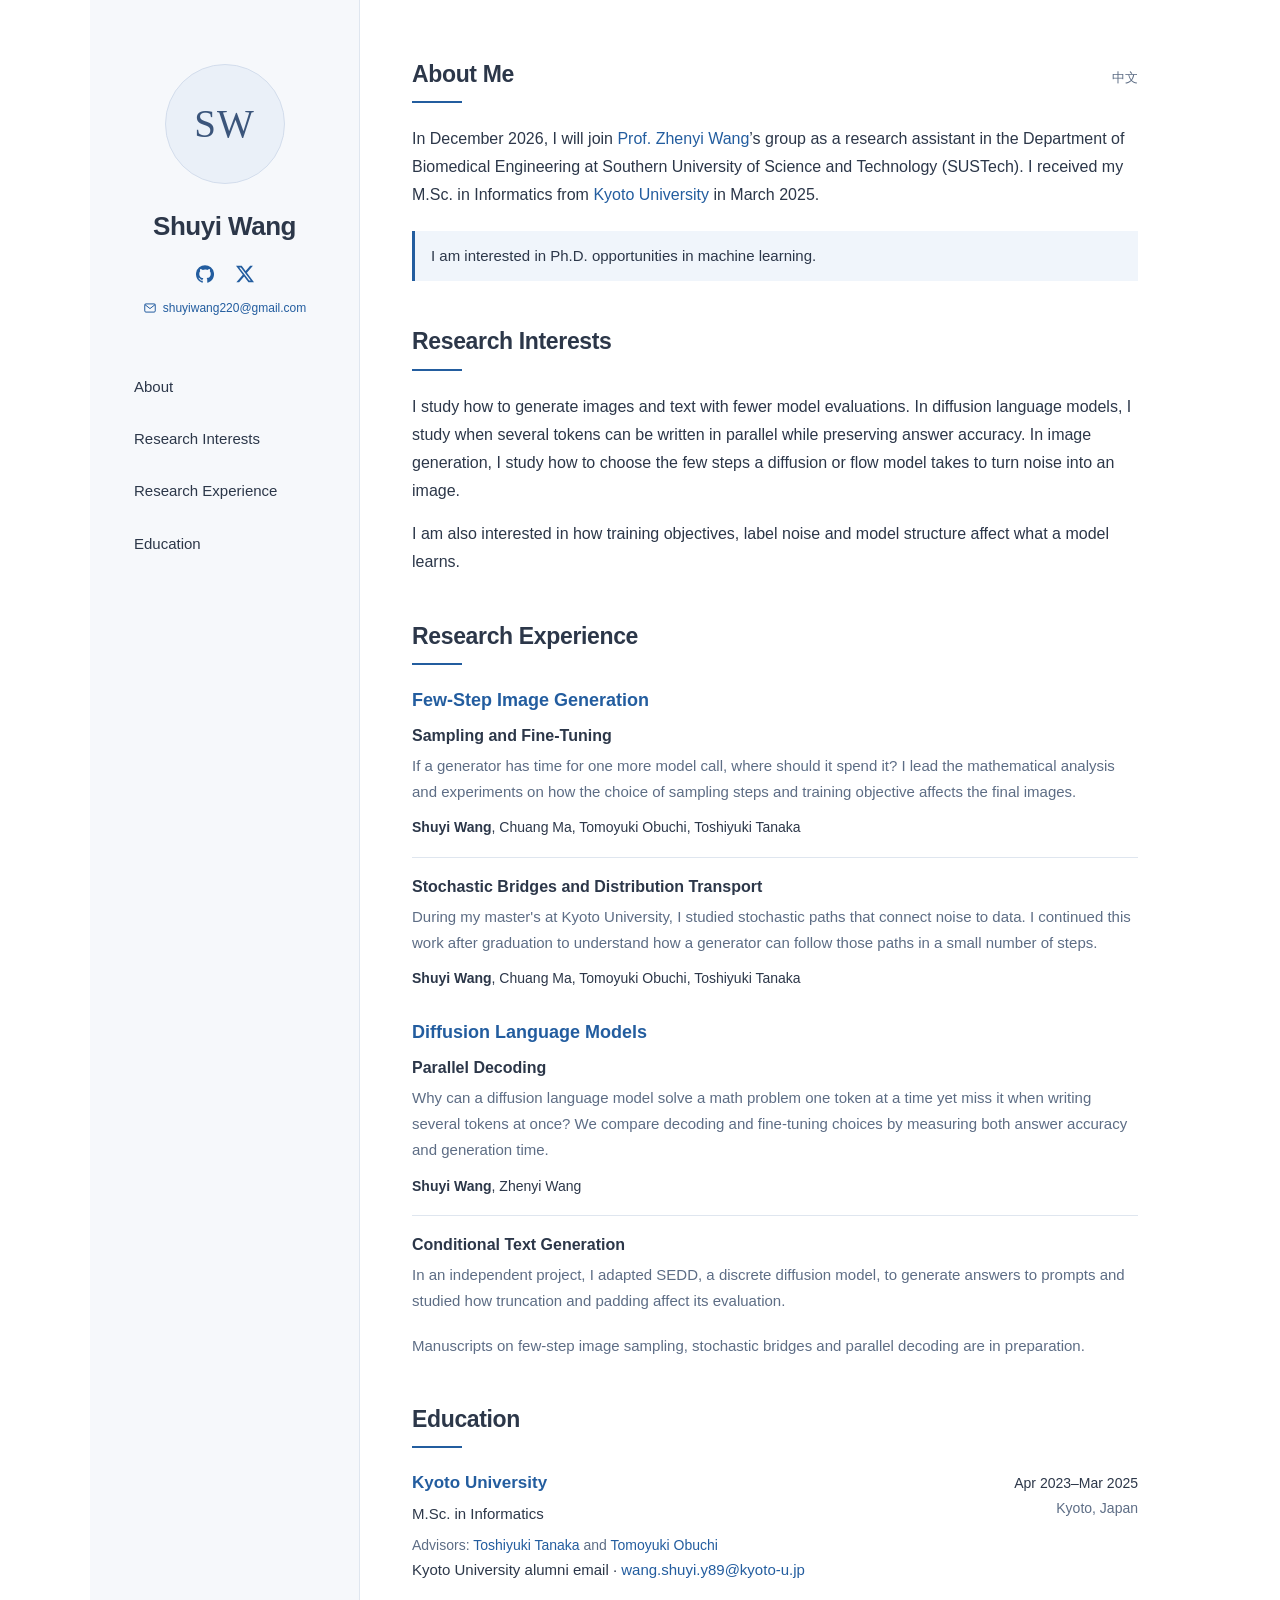
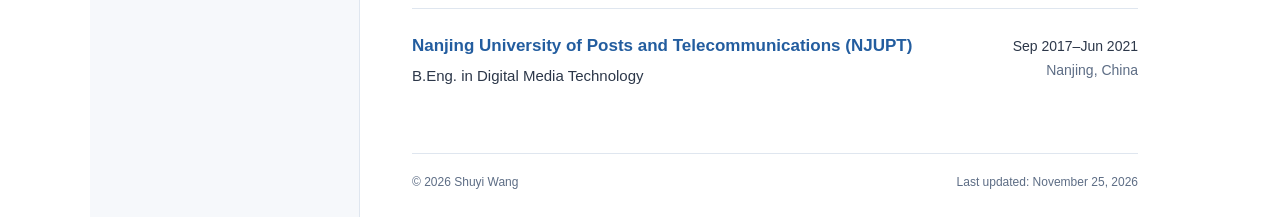
==== commit aece5540: "Add incoming SUSTech appointment and organize research by field" ====
--- a/index.html
+++ b/index.html
@@ -3,7 +3,7 @@
 <head>
   <meta charset="utf-8">
   <meta name="viewport" content="width=device-width, initial-scale=1">
-  <meta name="description" content="Shuyi Wang studies few-step image generation and parallel decoding in diffusion language models. Independent machine learning researcher with an M.Sc. from Kyoto University.">
+  <meta name="description" content="Shuyi Wang studies diffusion language models, parallel decoding, and few-step image generation. Incoming research assistant at SUSTech, starting December 2026.">
   <meta name="theme-color" content="#f6f8fb">
   <title>Shuyi Wang — Academic Homepage</title>
   <link rel="canonical" href="https://yomikoooo.github.io/">
@@ -27,9 +27,9 @@
           <a class="social-icon" href="https://x.com/yzr990220" aria-label="X: @yzr990220" title="@yzr990220">
             <svg viewBox="0 0 24 24" aria-hidden="true" focusable="false"><path d="M18.901 1.153h3.68l-8.04 9.19L24 22.846h-7.406l-5.8-7.584-6.64 7.584H.47l8.6-9.835L0 1.154h7.594l5.243 6.932Zm-1.29 19.49h2.039L6.487 3.24H4.3Z"/></svg>
           </a>
-          <a class="contact-email" href="mailto:wang.shuyi.y89@kyoto-u.jp">
+          <a class="contact-email" href="mailto:shuyiwang220@gmail.com">
             <svg viewBox="0 0 24 24" aria-hidden="true" focusable="false"><rect x="3" y="5" width="18" height="14" rx="2"/><path d="m3 6 9 7 9-7"/></svg>
-            <span>wang.shuyi.y89@kyoto-u.jp</span>
+            <span>shuyiwang220@gmail.com</span>
           </a>
         </div>
       </div>
@@ -47,49 +47,48 @@
           <h2 id="about-title">About Me</h2>
           <a class="language-switch" href="zh/" lang="zh-Hans" hreflang="zh-Hans">中文</a>
         </div>
-        <p>I am an independent researcher in <strong>machine learning</strong>. I received my M.Sc. in Informatics from <a href="https://www.kyoto-u.ac.jp/en">Kyoto University</a> in March 2025.</p>
-        <p><strong>Better generation with limited computation.</strong> I combine mathematical analysis with experiments on sampling and fine-tuning, from few-step image generation to parallel text generation.</p>
-        <p class="opportunities">I am seeking research assistant (RA) positions and Ph.D. opportunities in machine learning. I am open to both remote and on-site positions.</p>
+        <p>In December 2026, I will join <a href="https://www.sustech.edu.cn/en/faculties/wangzhenyi.html">Prof. Zhenyi Wang</a>’s group as a research assistant in the Department of Biomedical Engineering at Southern University of Science and Technology (SUSTech). I received my M.Sc. in Informatics from <a href="https://www.kyoto-u.ac.jp/en">Kyoto University</a> in March 2025.</p>
+        <p class="opportunities">I am interested in Ph.D. opportunities in machine learning.</p>
       </section>
 
       <section id="research" aria-labelledby="research-title">
         <h2 id="research-title">Research Interests</h2>
-        <div class="research-list">
-          <article>
-            <h3>Generative Modeling and Distribution Transport</h3>
-            <p>Flow and diffusion models, stochastic bridges, and the relationship between local dynamics and generated distributions.</p>
-          </article>
-          <article>
-            <h3>Learning Dynamics and Supervision</h3>
-            <p>How training objectives, label noise, and model structure shape learning, and when better fitting leads to better task performance.</p>
-          </article>
-          <article>
-            <h3>Efficient Generation and Inference</h3>
-            <p>Sampling and fine-tuning under limited compute budgets, and the trade-off between generation quality and training and inference costs.</p>
-          </article>
-        </div>
+        <p>I study how to generate images and text with fewer model evaluations. In diffusion language models, I study when several tokens can be written in parallel while preserving answer accuracy. In image generation, I study how to choose the few steps a diffusion or flow model takes to turn noise into an image.</p>
+        <p>I am also interested in how training objectives, label noise and model structure affect what a model learns.</p>
       </section>
 
       <section id="experience" aria-labelledby="experience-title">
         <h2 id="experience-title">Research Experience</h2>
-        <div class="research-list">
-          <article>
-            <h3>Few-Step Generation: Theory, Training, and Sampling</h3>
-            <p>I lead research on how to make effective use of a pretrained generator's limited calls, and when fine-tuning adds value. The work spans diffusion, consistency and flow-map models, including Transformer-based image generators. I develop the mathematical analysis, model adapters, evaluation tools and resumable multi-GPU experiments.</p>
-            <p class="project-meta"><strong>Shuyi Wang</strong>, Chuang Ma, Tomoyuki Obuchi, Toshiyuki Tanaka</p>
-          </article>
-          <article>
-            <h3>Parallel Decoding in Diffusion Language Models</h3>
-            <p>Why can a diffusion language model solve a math problem one token at a time yet miss it when writing several tokens at once? We compare decoding and fine-tuning choices by measuring both answer accuracy and generation time.</p>
-            <p class="project-meta"><strong>Shuyi Wang</strong>, Zhenyi Wang</p>
-          </article>
-          <article>
-            <h3>Stochastic Bridges and Generative Modeling</h3>
-            <p>This research began during my master's studies at Kyoto University and continued through independent work. I study stochastic bridges and distribution transport, focusing on how path construction, model structure and supervision affect finite-step generation.</p>
-            <p class="project-meta"><strong>Shuyi Wang</strong>, Chuang Ma, Tomoyuki Obuchi, Toshiyuki Tanaka</p>
-          </article>
+        <div class="research-group">
+          <h3>Few-Step Image Generation</h3>
+          <div class="research-list">
+            <article>
+              <h4>Sampling and Fine-Tuning</h4>
+              <p>If a generator has time for one more model call, where should it spend it? I lead the mathematical analysis and experiments on how the choice of sampling steps and training objective affects the final images.</p>
+              <p class="project-meta"><strong>Shuyi Wang</strong>, Chuang Ma, Tomoyuki Obuchi, Toshiyuki Tanaka</p>
+            </article>
+            <article>
+              <h4>Stochastic Bridges and Distribution Transport</h4>
+              <p>During my master's at Kyoto University, I studied stochastic paths that connect noise to data. I continued this work after graduation to understand how a generator can follow those paths in a small number of steps.</p>
+              <p class="project-meta"><strong>Shuyi Wang</strong>, Chuang Ma, Tomoyuki Obuchi, Toshiyuki Tanaka</p>
+            </article>
+          </div>
         </div>
-        <p class="section-note">Manuscripts are in preparation.</p>
+        <div class="research-group">
+          <h3>Diffusion Language Models</h3>
+          <div class="research-list">
+            <article>
+              <h4>Parallel Decoding</h4>
+              <p>Why can a diffusion language model solve a math problem one token at a time yet miss it when writing several tokens at once? We compare decoding and fine-tuning choices by measuring both answer accuracy and generation time.</p>
+              <p class="project-meta"><strong>Shuyi Wang</strong>, Zhenyi Wang</p>
+            </article>
+            <article>
+              <h4>Conditional Text Generation</h4>
+              <p>In an independent project, I adapted SEDD, a discrete diffusion model, to generate answers to prompts and studied how truncation and padding affect its evaluation.</p>
+            </article>
+          </div>
+        </div>
+        <p class="section-note">Manuscripts on few-step image sampling, stochastic bridges and parallel decoding are in preparation.</p>
       </section>
 
       <section id="education" aria-labelledby="education-title">
@@ -99,6 +98,7 @@
             <h3><a href="https://www.kyoto-u.ac.jp/en">Kyoto University</a></h3>
             <p>M.Sc. in Informatics</p>
             <p class="advisors">Advisors: <a href="https://www-adsys.sys.i.kyoto-u.ac.jp/tt/Tanaka-e.html">Toshiyuki Tanaka</a> and <a href="https://kdb.iimc.kyoto-u.ac.jp/profile/en.bc76166c8b6e3497.html">Tomoyuki Obuchi</a></p>
+            <p>Kyoto University alumni email &middot; <a href="mailto:wang.shuyi.y89@kyoto-u.jp">wang.shuyi.y89@kyoto-u.jp</a></p>
           </div>
           <div class="education-meta">
             <span class="dates">Apr 2023–Mar 2025</span>
@@ -119,7 +119,7 @@
 
       <footer>
         <span>© 2026 Shuyi Wang</span>
-        <span>Last updated: <time datetime="2026-11-24">November 24, 2026</time></span>
+        <span>Last updated: <time datetime="2026-11-25">November 25, 2026</time></span>
       </footer>
     </main>
   </div>
--- a/style.css
+++ b/style.css
@@ -59,13 +59,15 @@
 .opportunities { margin-top: 22px; padding: 12px 16px; border-left: 3px solid var(--blue); background: #f0f5fb; font-size: 15px; }
 main a { text-decoration: none; }
 h3 { margin: 0 0 5px; font-size: 16px; font-weight: 600; line-height: 1.5; }
+.research-group + .research-group { margin-top: 28px; }
+.research-group > h3 { margin-bottom: 10px; color: var(--blue); font-size: 18px; }
+.research-list h4 { margin: 0 0 5px; font-size: 16px; font-weight: 600; line-height: 1.5; }
 .research-list article { padding: 17px 0; border-bottom: 1px solid var(--border); }
 .research-list article:first-child { padding-top: 0; }
 .research-list article:last-child { padding-bottom: 0; border-bottom: 0; }
 .research-list p { margin: 0; font-size: 15px; color: var(--muted); }
 .research-list .project-meta { margin-top: 10px; font-size: 14px; color: var(--text); }
-.research-list + .section-note { margin-top: 18px; }
-.section-note { font-size: 15px; color: var(--muted); }
+.section-note { margin-top: 18px; font-size: 15px; color: var(--muted); }
 .education-entry { display: flex; justify-content: space-between; align-items: baseline; gap: 18px; }
 .education-entry + .education-entry { margin-top: 24px; padding-top: 24px; border-top: 1px solid var(--border); }
 .education-entry h3 { font-size: 17px; }
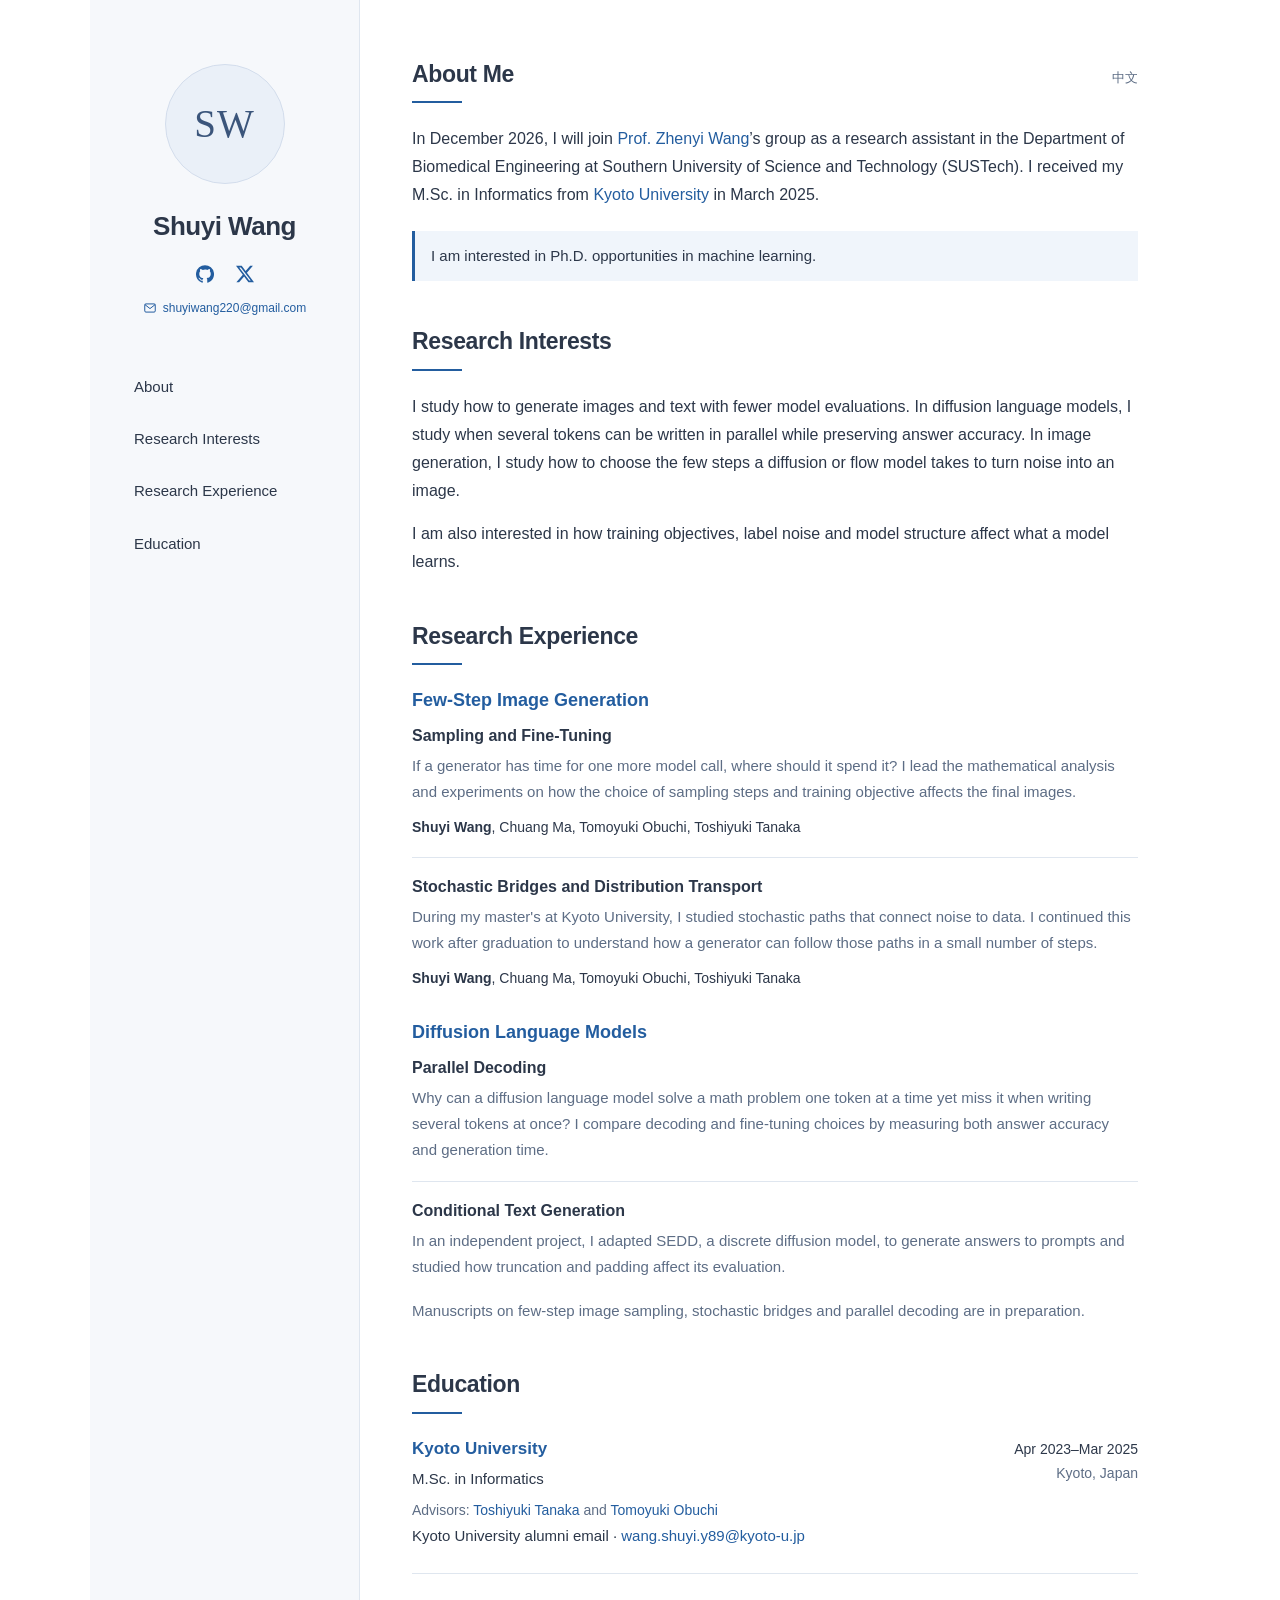
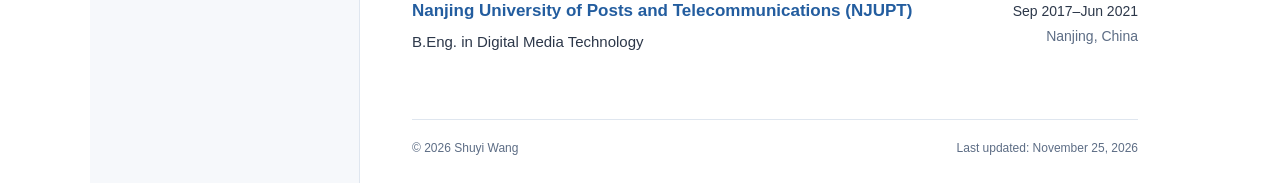
==== commit 0b51f457: "Update attribution of parallel decoding research" ====
--- a/index.html
+++ b/index.html
@@ -79,8 +79,7 @@
           <div class="research-list">
             <article>
               <h4>Parallel Decoding</h4>
-              <p>Why can a diffusion language model solve a math problem one token at a time yet miss it when writing several tokens at once? We compare decoding and fine-tuning choices by measuring both answer accuracy and generation time.</p>
-              <p class="project-meta"><strong>Shuyi Wang</strong>, Zhenyi Wang</p>
+              <p>Why can a diffusion language model solve a math problem one token at a time yet miss it when writing several tokens at once? I compare decoding and fine-tuning choices by measuring both answer accuracy and generation time.</p>
             </article>
             <article>
               <h4>Conditional Text Generation</h4>
